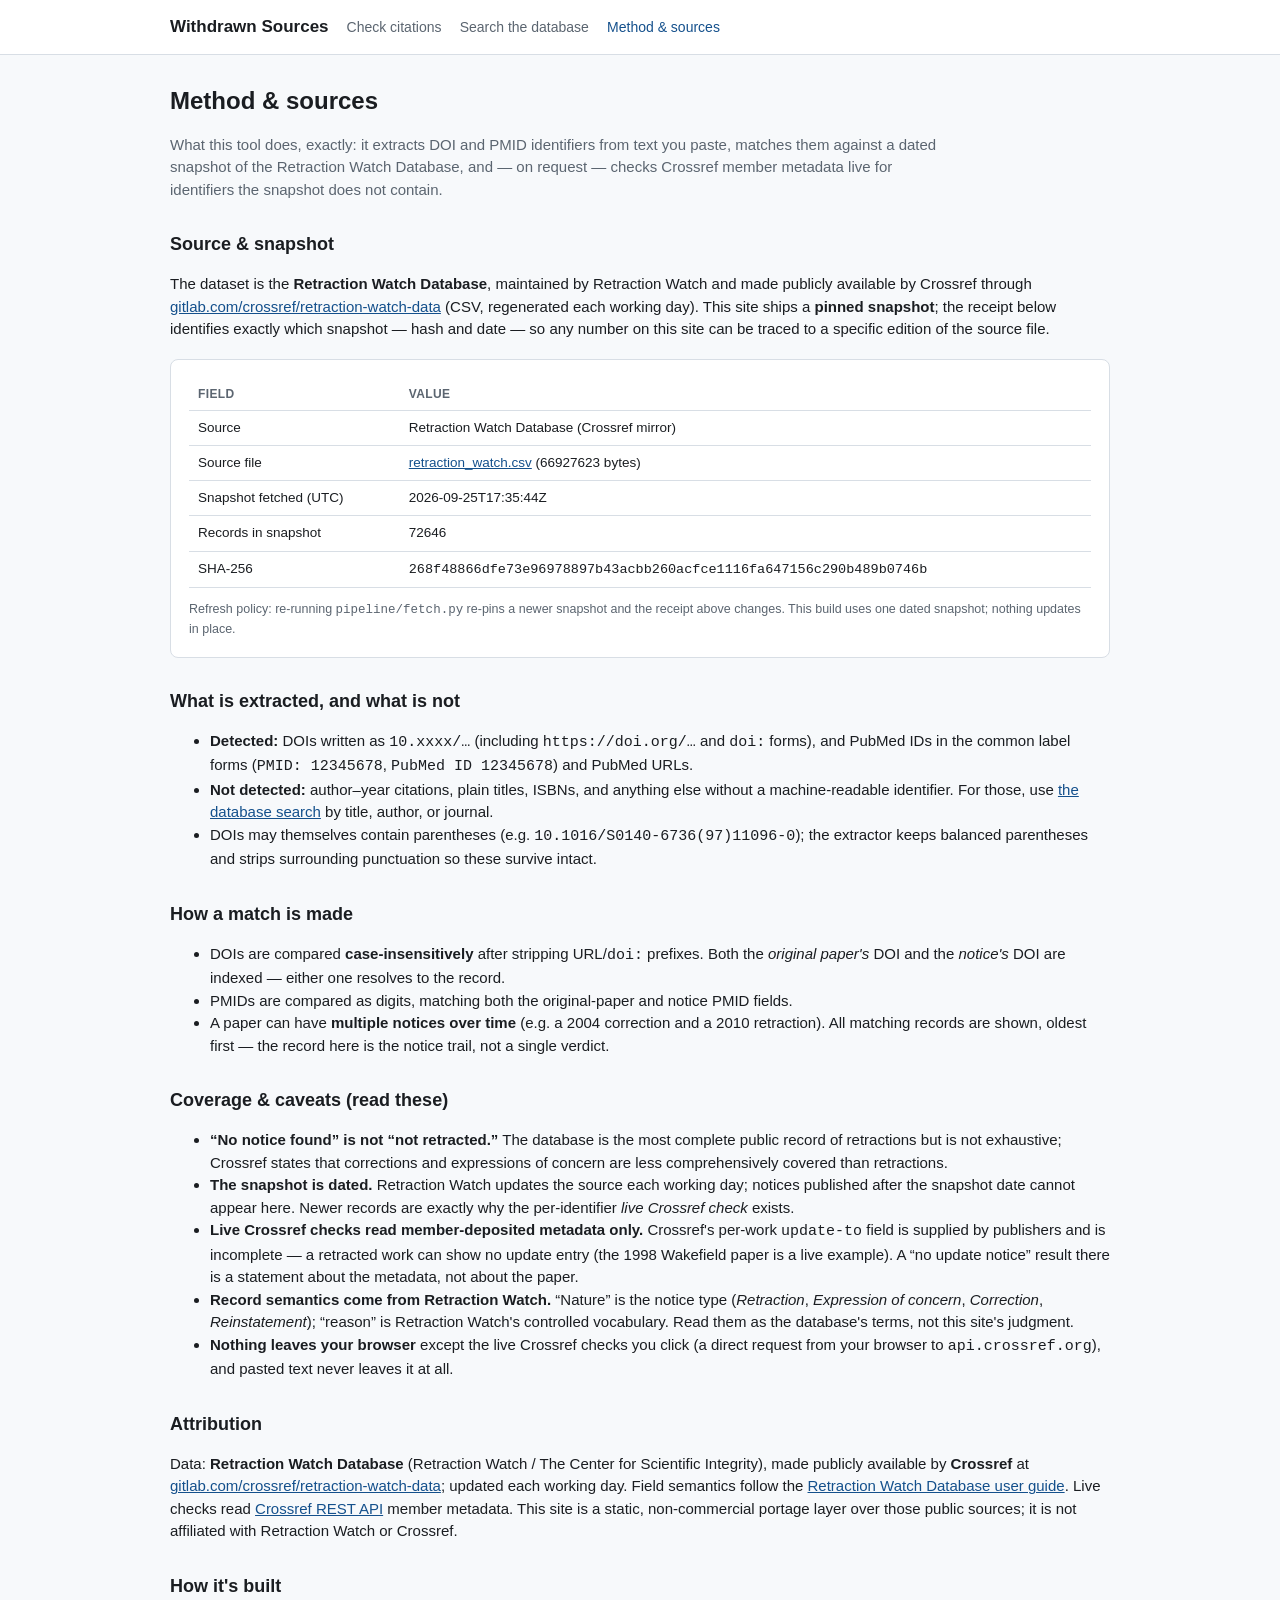
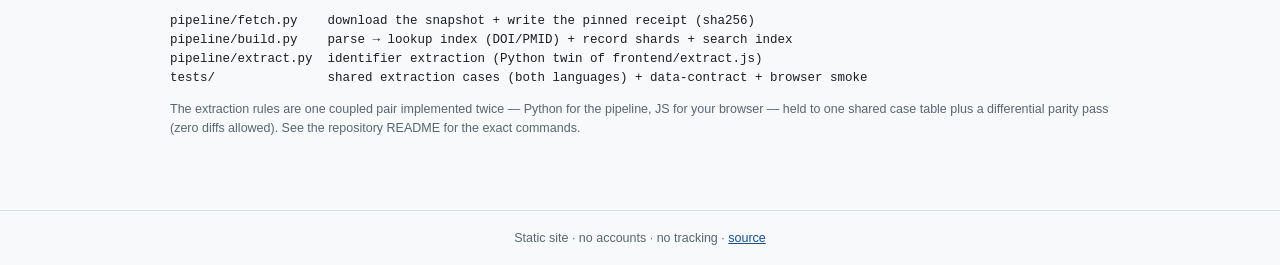
==== method.html @ 2192c53b "deploy: Withdrawn Sources (Retraction Watch snapshot, 2026-09-25)" ====
<!DOCTYPE html>
<html lang="en">
<head>
<meta charset="utf-8">
<meta name="viewport" content="width=device-width, initial-scale=1">
<title>Method &amp; sources — Withdrawn Sources</title>
<link rel="stylesheet" href="style.css">
</head>
<body>
<header class="site"><div class="inner">
  <a class="brand" href="index.html">Withdrawn Sources</a>
  <nav>
    <a href="index.html">Check citations</a>
    <a href="search.html">Search the database</a>
    <a href="method.html" class="active">Method &amp; sources</a>
  </nav>
</div></header>
<div class="wrap">
  <h1>Method &amp; sources</h1>
  <p class="lede">
    What this tool does, exactly: it extracts DOI and PMID identifiers from text you paste,
    matches them against a dated snapshot of the Retraction Watch Database, and — on request —
    checks Crossref member metadata live for identifiers the snapshot does not contain.
  </p>

  <h2>Source &amp; snapshot</h2>
  <p>
    The dataset is the <strong>Retraction Watch Database</strong>, maintained by Retraction Watch
    and made publicly available by Crossref through
    <a href="https://gitlab.com/crossref/retraction-watch-data" target="_blank" rel="noopener">gitlab.com/crossref/retraction-watch-data</a>
    (CSV, regenerated each working day). This site ships a <strong>pinned snapshot</strong>; the
    receipt below identifies exactly which snapshot — hash and date — so any number on this site
    can be traced to a specific edition of the source file.
  </p>
  <div class="card">
    <table id="receiptsTable">
      <thead><tr><th>Field</th><th>Value</th></tr></thead>
      <tbody><tr><td colspan="2" class="muted">Loading receipt…</td></tr></tbody>
    </table>
    <p class="small muted" style="margin-bottom:0">
      Refresh policy: re-running <code>pipeline/fetch.py</code> re-pins a newer snapshot and the
      receipt above changes. This build uses one dated snapshot; nothing updates in place.
    </p>
  </div>

  <h2>What is extracted, and what is not</h2>
  <ul>
    <li><strong>Detected:</strong> DOIs written as <code>10.xxxx/…</code> (including
      <code>https://doi.org/…</code> and <code>doi:</code> forms), and PubMed IDs in the common
      label forms (<code>PMID: 12345678</code>, <code>PubMed ID 12345678</code>) and PubMed URLs.</li>
    <li><strong>Not detected:</strong> author–year citations, plain titles, ISBNs, and anything
      else without a machine-readable identifier. For those, use
      <a href="search.html">the database search</a> by title, author, or journal.</li>
    <li>DOIs may themselves contain parentheses (e.g. <code>10.1016/S0140-6736(97)11096-0</code>);
      the extractor keeps balanced parentheses and strips surrounding punctuation so these survive
      intact.</li>
  </ul>

  <h2>How a match is made</h2>
  <ul>
    <li>DOIs are compared <strong>case-insensitively</strong> after stripping URL/<code>doi:</code>
      prefixes. Both the <em>original paper's</em> DOI and the <em>notice's</em> DOI are indexed —
      either one resolves to the record.</li>
    <li>PMIDs are compared as digits, matching both the original-paper and notice PMID fields.</li>
    <li>A paper can have <strong>multiple notices over time</strong> (e.g. a 2004 correction and a
      2010 retraction). All matching records are shown, oldest first — the record here is the
      notice trail, not a single verdict.</li>
  </ul>

  <h2>Coverage &amp; caveats (read these)</h2>
  <ul>
    <li><strong>“No notice found” is not “not retracted.”</strong> The database is the most
      complete public record of retractions but is not exhaustive; Crossref states that
      corrections and expressions of concern are less comprehensively covered than retractions.</li>
    <li><strong>The snapshot is dated.</strong> Retraction Watch updates the source each working
      day; notices published after the snapshot date cannot appear here. Newer records are exactly
      why the per-identifier <em>live Crossref check</em> exists.</li>
    <li><strong>Live Crossref checks read member-deposited metadata only.</strong> Crossref's
      per-work <code>update-to</code> field is supplied by publishers and is incomplete — a
      retracted work can show no update entry (the 1998 Wakefield paper is a live example). A
      “no update notice” result there is a statement about the metadata, not about the paper.</li>
    <li><strong>Record semantics come from Retraction Watch.</strong> “Nature” is the notice type
      (<em>Retraction</em>, <em>Expression of concern</em>, <em>Correction</em>,
      <em>Reinstatement</em>); “reason” is Retraction Watch's controlled vocabulary. Read them as
      the database's terms, not this site's judgment.</li>
    <li><strong>Nothing leaves your browser</strong> except the live Crossref checks you click
      (a direct request from your browser to <code>api.crossref.org</code>), and pasted text never
      leaves it at all.</li>
  </ul>

  <h2>Attribution</h2>
  <p>
    Data: <strong>Retraction Watch Database</strong> (Retraction Watch / The Center for Scientific
    Integrity), made publicly available by <strong>Crossref</strong> at
    <a href="https://gitlab.com/crossref/retraction-watch-data" target="_blank" rel="noopener">gitlab.com/crossref/retraction-watch-data</a>;
    updated each working day. Field semantics follow the
    <a href="https://retractionwatch.com/retraction-watch-database-user-guide/" target="_blank" rel="noopener">Retraction Watch Database user guide</a>.
    Live checks read <a href="https://api.crossref.org/" target="_blank" rel="noopener">Crossref REST API</a> member metadata.
    This site is a static, non-commercial portage layer over those public sources; it is not
    affiliated with Retraction Watch or Crossref.
  </p>

  <h2>How it's built</h2>
  <pre class="small">pipeline/fetch.py    download the snapshot + write the pinned receipt (sha256)
pipeline/build.py    parse → lookup index (DOI/PMID) + record shards + search index
pipeline/extract.py  identifier extraction (Python twin of frontend/extract.js)
tests/               shared extraction cases (both languages) + data-contract + browser smoke</pre>
  <p class="small muted">
    The extraction rules are one coupled pair implemented twice — Python for the pipeline, JS for
    your browser — held to one shared case table plus a differential parity pass (zero diffs
    allowed). See the repository README for the exact commands.
  </p>
</div>
<footer class="site">
  Static site · no accounts · no tracking ·
  <a href="https://github.com/GreatTombProductions/withdrawn-sources" target="_blank" rel="noopener">source</a>
</footer>
<script src="common.js"></script>
<script>
(async () => {
  const tbody = document.querySelector('#receiptsTable tbody');
  try {
    const r = await fetch('data/receipts.json');
    const d = await r.json();
    const rows = [
      ['Source', 'Retraction Watch Database (Crossref mirror)'],
      ['Source file', `<a href="${WS.esc(d.source_url)}" target="_blank" rel="noopener">retraction_watch.csv</a> (${WS.esc(String(d.bytes))} bytes)`],
      ['Snapshot fetched (UTC)', WS.esc(d.fetched_at)],
      ['Records in snapshot', WS.esc(String(d.records))],
      ['SHA-256', `<code>${WS.esc(d.sha256)}</code>`],
    ];
    tbody.innerHTML = rows.map(([k, v]) => `<tr><td>${k}</td><td>${v}</td></tr>`).join('');
  } catch (e) {
    tbody.innerHTML = `<tr><td colspan="2">Receipt unavailable (${WS.esc(String(e))})</td></tr>`;
  }
})();
</script>
</body>
</html>
---- style.css ----
:root {
  --ink: #1a1d21;
  --muted: #5b6570;
  --line: #d8dee5;
  --bg: #f7f9fb;
  --card: #ffffff;
  --accent: #14508c;
  --accent-ink: #ffffff;
  --warn: #9a6a00;
  --warn-bg: #fff7e0;
  --ok: #1d6f42;
  --ok-bg: #e8f5ec;
  --bad: #8c2b2b;
  --bad-bg: #fdecec;
  --info-bg: #eef4fd;
}
* { box-sizing: border-box; }
html, body { margin: 0; padding: 0; }
body {
  font: 15px/1.5 -apple-system, BlinkMacSystemFont, "Segoe UI", Roboto, Helvetica, Arial, sans-serif;
  color: var(--ink); background: var(--bg);
}
a { color: var(--accent); }
.wrap { max-width: 980px; margin: 0 auto; padding: 0 20px 60px; }
header.site {
  background: var(--card); border-bottom: 1px solid var(--line);
  margin-bottom: 28px;
}
header.site .inner {
  max-width: 980px; margin: 0 auto; padding: 14px 20px;
  display: flex; align-items: baseline; gap: 18px; flex-wrap: wrap;
}
header.site .brand { font-weight: 700; font-size: 17px; color: var(--ink); text-decoration: none; }
header.site nav a { margin-right: 14px; color: var(--muted); text-decoration: none; font-size: 14px; }
header.site nav a.active, header.site nav a:hover { color: var(--accent); }
h1 { font-size: 24px; margin: 0 0 6px; }
h2 { font-size: 18px; margin: 30px 0 10px; }
h3 { font-size: 15px; margin: 20px 0 8px; }
p.lede { color: var(--muted); max-width: 780px; }
.card { background: var(--card); border: 1px solid var(--line); border-radius: 8px; padding: 18px; margin: 18px 0; }
.muted { color: var(--muted); }
.small { font-size: 12.5px; }
textarea {
  width: 100%; min-height: 130px; font: 13.5px/1.5 ui-monospace, SFMono-Regular, Menlo, Consolas, monospace;
  padding: 10px 12px; border: 1px solid var(--line); border-radius: 6px; resize: vertical; background: #fff;
}
input[type=text] {
  font: inherit; padding: 8px 10px; border: 1px solid var(--line); border-radius: 6px;
  background: #fff; min-width: 220px; width: 100%;
}
button {
  font: inherit; padding: 8px 16px; border-radius: 6px; border: 1px solid var(--accent);
  background: var(--accent); color: var(--accent-ink); cursor: pointer;
}
button.secondary { background: #fff; color: var(--accent); }
button:disabled { opacity: .55; cursor: default; }
.actions { display: flex; gap: 10px; align-items: center; margin-top: 10px; flex-wrap: wrap; }
.badge { display: inline-block; font-size: 11.5px; padding: 2px 8px; border-radius: 10px; border: 1px solid var(--line); background: #fff; margin-right: 4px; white-space: nowrap; }
.badge.retraction { background: var(--bad-bg); border-color: #f0c9c9; color: var(--bad); }
.badge.eoc { background: var(--warn-bg); border-color: #eeda9f; color: var(--warn); }
.badge.correction { background: var(--info-bg); border-color: #c9dcf5; color: var(--accent); }
.badge.reinstatement { background: var(--ok-bg); border-color: #bfe3cb; color: var(--ok); }
.badge.none { background: #eef1f5; color: var(--muted); }
.result { border: 1px solid var(--line); border-radius: 8px; padding: 14px 16px; margin: 12px 0; background: var(--card); }
.result.flag { border-left: 4px solid var(--bad); }
.result.clear { border-left: 4px solid var(--ok); }
.result.unknown { border-left: 4px solid var(--muted); }
.result .idline { font-family: ui-monospace, SFMono-Regular, Menlo, Consolas, monospace; font-size: 12.5px; color: var(--muted); }
.result .title { font-weight: 600; margin: 4px 0; }
.result .meta { font-size: 13px; color: var(--muted); margin: 2px 0; }
.chips { margin: 6px 0; }
.chip { display: inline-block; font-size: 12px; background: #f1f4f8; border: 1px solid var(--line); border-radius: 12px; padding: 1px 9px; margin: 2px 4px 2px 0; color: var(--ink); }
.summary { font-size: 15px; }
.summary strong { font-size: 17px; }
.statgrid { display: flex; gap: 22px; flex-wrap: wrap; margin: 6px 0 0; }
.stat { min-width: 120px; }
.stat .n { font-size: 22px; font-weight: 700; }
.stat .l { font-size: 12px; color: var(--muted); text-transform: uppercase; letter-spacing: .04em; }
.note { background: var(--warn-bg); border: 1px solid #eeda9f; border-radius: 6px; padding: 10px 12px; font-size: 13px; margin: 12px 0; }
.note.bad { background: var(--bad-bg); border-color: #f0c9c9; }
.note.ok { background: var(--ok-bg); border-color: #bfe3cb; }
table { border-collapse: collapse; width: 100%; font-size: 13.5px; }
th, td { text-align: left; padding: 7px 9px; border-bottom: 1px solid var(--line); vertical-align: top; }
th { font-size: 12px; text-transform: uppercase; letter-spacing: .03em; color: var(--muted); font-weight: 600; }
td.num, th.num { text-align: right; font-variant-numeric: tabular-nums; }
.reslist .row { padding: 9px 4px; border-bottom: 1px solid var(--line); cursor: pointer; }
.reslist .row:hover { background: #f2f6fa; }
.reslist .row .t { font-weight: 600; }
.reslist .row .m { font-size: 12.5px; color: var(--muted); }
#status { font-size: 13px; color: var(--muted); min-height: 18px; }
.spinner { display: inline-block; width: 12px; height: 12px; border: 2px solid var(--line); border-top-color: var(--accent); border-radius: 50%; animation: spin 0.8s linear infinite; vertical-align: -2px; margin-right: 6px; }
@keyframes spin { to { transform: rotate(360deg); } }
footer.site { border-top: 1px solid var(--line); color: var(--muted); font-size: 12.5px; padding: 18px 20px 30px; text-align: center; }
.vh { position: absolute; left: -9999px; }
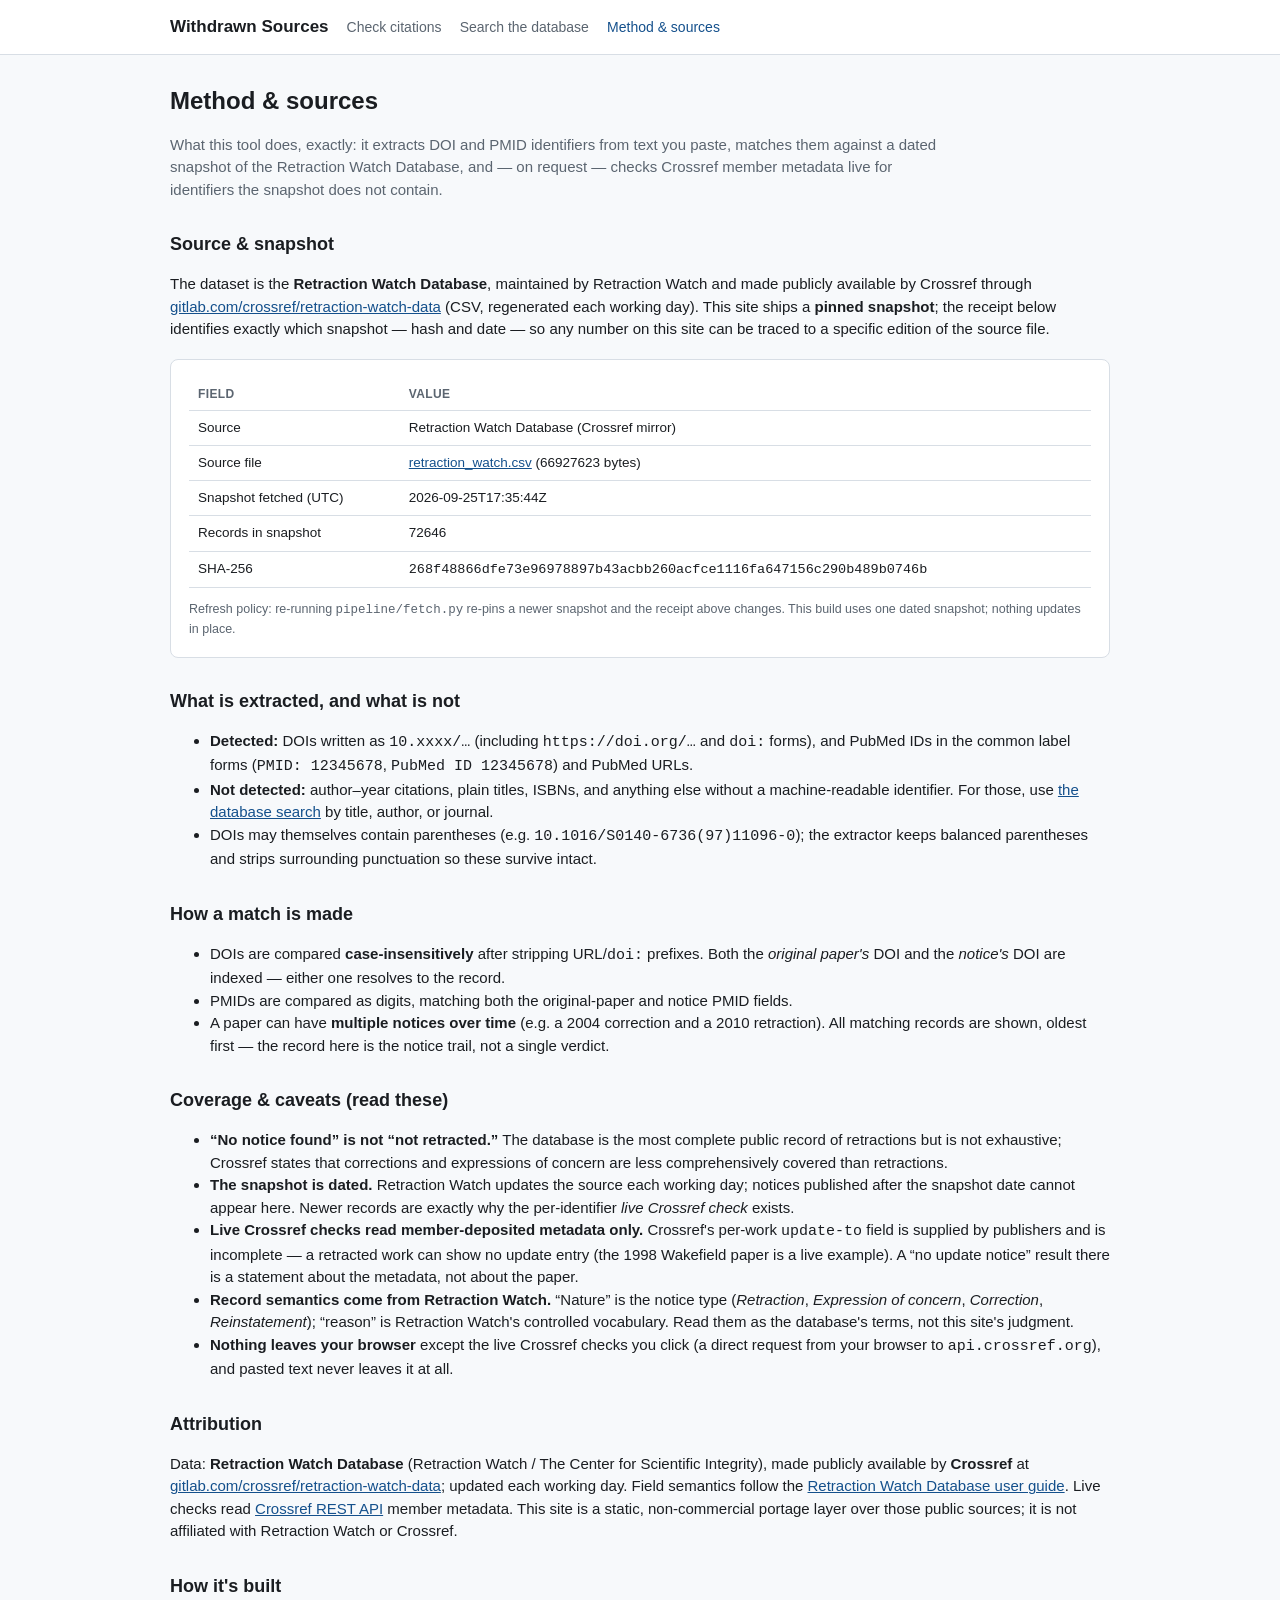
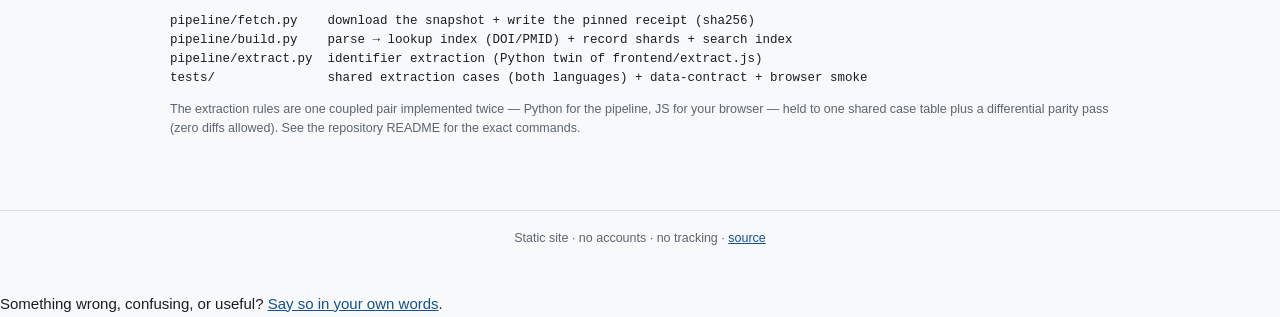
==== commit e9a0016b: "Add a note for saying when something on this page looks wrong" ====
--- a/method.html
+++ b/method.html
@@ -135,5 +135,6 @@
   }
 })();
 </script>
+<p class="quest-board-feedback">Something wrong, confusing, or useful? <a href="https://greattombproductions.github.io/quest-board/?project=withdrawn-sources#suggest" target="_blank" rel="noopener">Say so in your own words</a>.</p>
 </body>
 </html>
